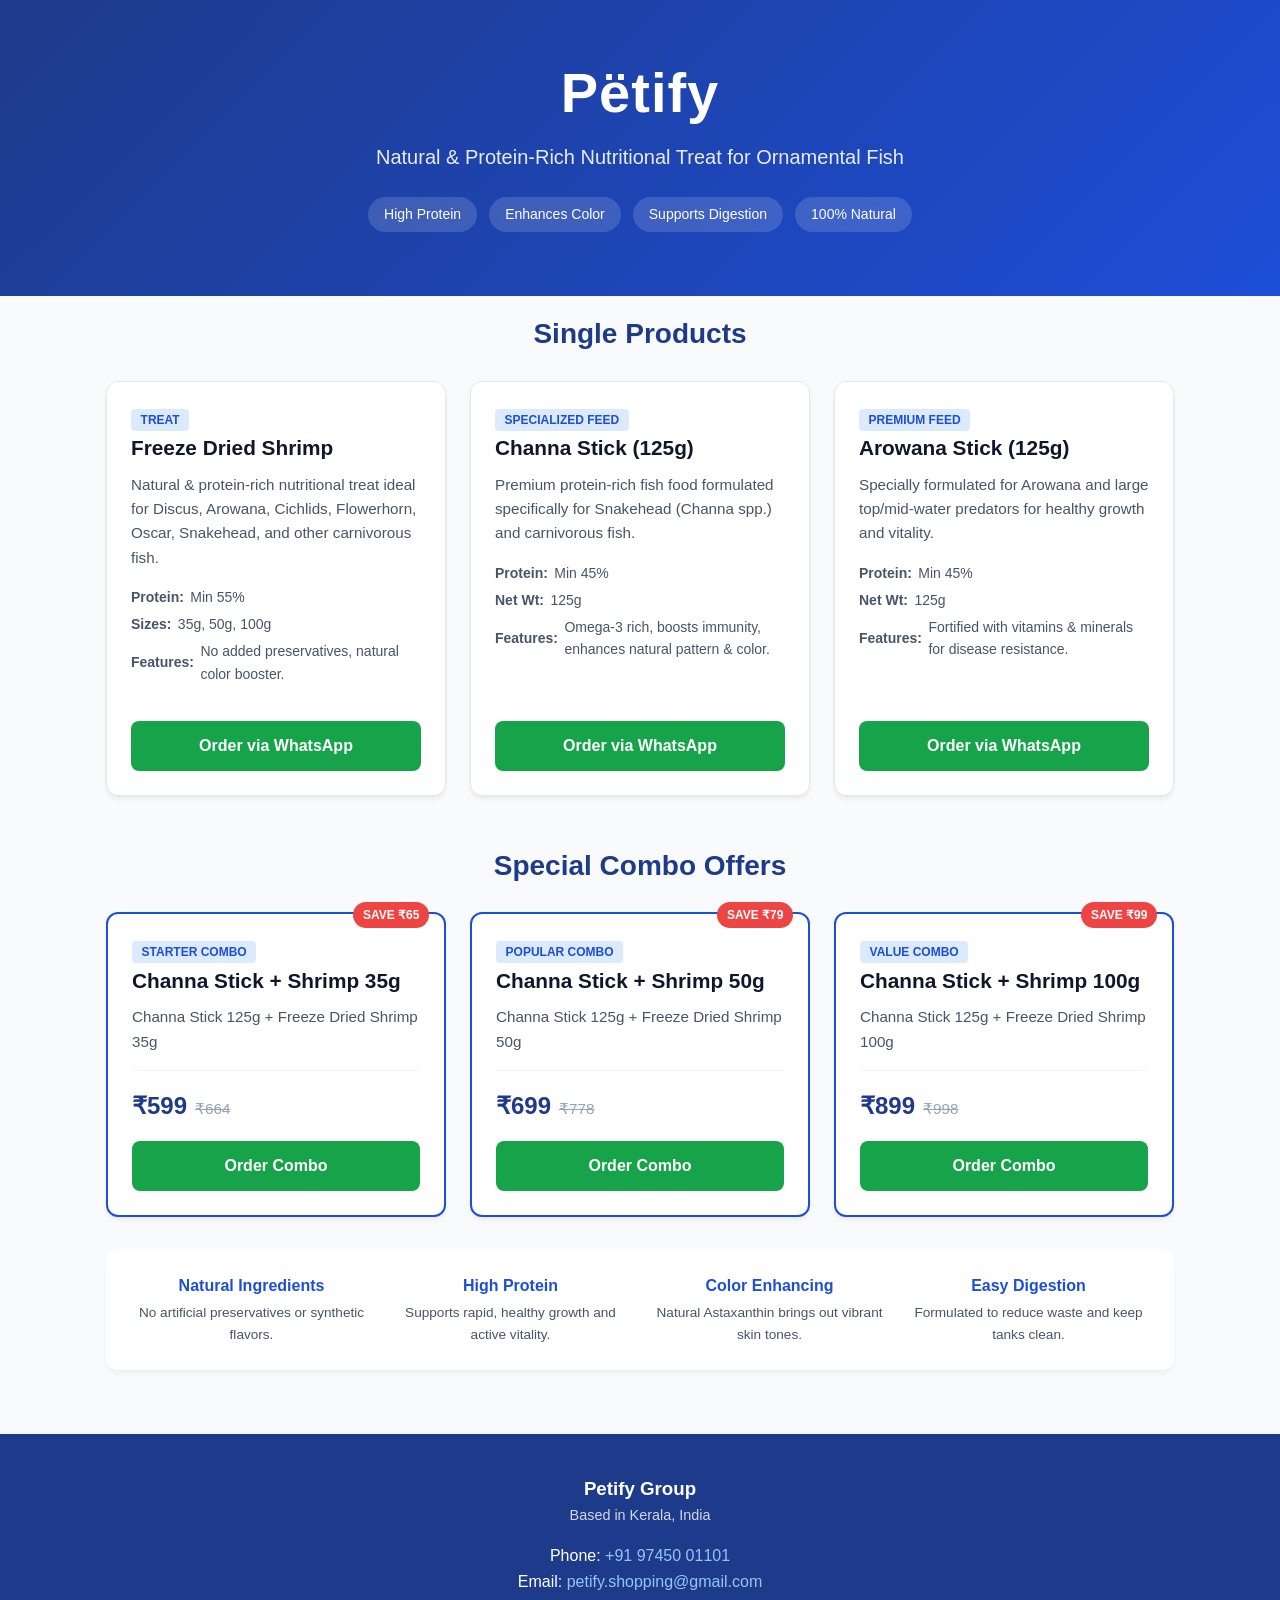
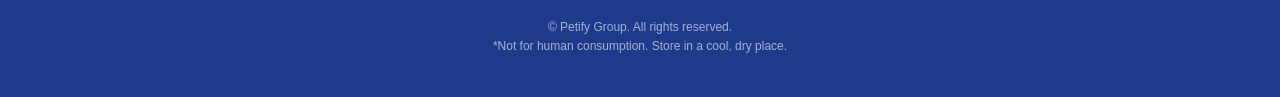
==== index.html @ 3a97b08c "landing-page -> index-html" ====
<!DOCTYPE html>
<html lang="en">
<head>
    <meta charset="UTF-8">
    <meta name="viewport" content="width=device-width, initial-scale=1.0">
    <title>Petify | Premium Nutritional Treat for Ornamental Fish</title>
    <style>
        :root {
            --primary: #1d4ed8;       /* Deep Petify Blue */
            --primary-dark: #1e3a8a;  /* Navy Accent */
            --accent: #f59e0b;        /* Gold/Orange Accent */
            --bg-light: #f8fafc;
            --text-dark: #0f172a;
            --text-muted: #475569;
            --card-bg: #ffffff;
        }

        * {
            box-sizing: border-box;
            margin: 0;
            padding: 0;
            font-family: -apple-system, BlinkMacSystemFont, "Segoe UI", Roboto, Oxygen, Ubuntu, Cantarell, sans-serif;
        }

        body {
            background-color: var(--bg-light);
            color: var(--text-dark);
            line-height: 1.6;
        }

        /* Header / Hero */
        header {
            background: linear-gradient(135deg, var(--primary-dark), var(--primary));
            color: white;
            text-align: center;
            padding: 3rem 1rem 4rem;
        }

        .brand-title {
            font-size: 3.5rem;
            font-weight: 800;
            letter-spacing: 1px;
            margin-bottom: 0.2rem;
        }

        .brand-tagline {
            font-size: 1.25rem;
            opacity: 0.9;
            font-weight: 300;
            margin-bottom: 1.5rem;
        }

        .hero-pills {
            display: flex;
            justify-content: center;
            gap: 0.75rem;
            flex-wrap: wrap;
        }

        .pill {
            background: rgba(255, 255, 255, 0.15);
            backdrop-filter: blur(5px);
            padding: 0.4rem 1rem;
            border-radius: 50px;
            font-size: 0.875rem;
            font-weight: 500;
        }

        /* Container */
        .container {
            max-width: 1100px;
            margin: -2rem auto 3rem;
            padding: 0 1rem;
        }

        /* Section Titles */
        .section-title {
            text-align: center;
            font-size: 1.75rem;
            margin: 3rem 0 1.5rem;
            color: var(--primary-dark);
            position: relative;
        }

        /* Grid Layouts */
        .grid {
            display: grid;
            grid-template-columns: repeat(auto-fit, minmax(280px, 1fr));
            gap: 1.5rem;
        }

        /* Cards */
        .card {
            background: var(--card-bg);
            border-radius: 12px;
            padding: 1.5rem;
            box-shadow: 0 4px 6px -1px rgba(0, 0, 0, 0.05), 0 2px 4px -1px rgba(0, 0, 0, 0.03);
            border: 1px solid #e2e8f0;
            display: flex;
            flex-direction: column;
            justify-content: space-between;
        }

        .card-badge {
            align-self: flex-start;
            background: #dbeafe;
            color: var(--primary);
            font-weight: 700;
            font-size: 0.75rem;
            padding: 0.25rem 0.6rem;
            border-radius: 4px;
            margin-bottom: 0.75rem;
            text-transform: uppercase;
        }

        .card h3 {
            font-size: 1.3rem;
            color: var(--text-dark);
            margin-bottom: 0.5rem;
        }

        .card p {
            color: var(--text-muted);
            font-size: 0.95rem;
            margin-bottom: 1rem;
        }

        .specs {
            list-style: none;
            font-size: 0.875rem;
            color: var(--text-muted);
            margin-bottom: 1.25rem;
        }

        .specs li {
            margin-bottom: 0.3rem;
            display: flex;
            align-items: center;
            gap: 0.4rem;
        }

        /* Pricing & Combos */
        .combo-card {
            border: 2px solid var(--primary);
            position: relative;
        }

        .save-tag {
            position: absolute;
            top: -12px;
            right: 15px;
            background: #ef4444;
            color: white;
            font-size: 0.75rem;
            font-weight: bold;
            padding: 0.2rem 0.6rem;
            border-radius: 20px;
        }

        .price-box {
            margin-top: auto;
            padding-top: 1rem;
            border-top: 1px solid #f1f5f9;
            display: flex;
            align-items: baseline;
            gap: 0.5rem;
        }

        .price {
            font-size: 1.5rem;
            font-weight: 800;
            color: var(--primary-dark);
        }

        .old-price {
            text-decoration: line-through;
            color: #94a3b8;
            font-size: 0.95rem;
        }

        /* Order Button */
        .btn {
            display: block;
            width: 100%;
            text-align: center;
            background: #16a34a;
            color: white;
            text-decoration: none;
            padding: 0.75rem;
            border-radius: 8px;
            font-weight: 600;
            margin-top: 1rem;
            transition: background 0.2s;
        }

        .btn:hover {
            background: #15803d;
        }

        /* Features Bar */
        .features-grid {
            background: white;
            border-radius: 12px;
            padding: 1.5rem;
            margin-top: 2rem;
            display: grid;
            grid-template-columns: repeat(auto-fit, minmax(200px, 1fr));
            gap: 1rem;
            text-align: center;
            box-shadow: 0 4px 6px -1px rgba(0, 0, 0, 0.05);
        }

        .feature-item h4 {
            color: var(--primary);
            margin-bottom: 0.25rem;
        }

        .feature-item p {
            font-size: 0.85rem;
            color: var(--text-muted);
        }

        /* Footer */
        footer {
            background: var(--primary-dark);
            color: white;
            text-align: center;
            padding: 2.5rem 1rem;
            margin-top: 4rem;
        }

        footer a {
            color: #93c5fd;
            text-decoration: none;
        }

        .contact-details {
            margin: 1rem 0;
            font-size: 1rem;
        }
    </style>
</head>
<body>

    <!-- Hero Section -->
    <header>
        <h1 class="brand-title">Pëtify</h1>
        <p class="brand-tagline">Natural & Protein-Rich Nutritional Treat for Ornamental Fish</p>
        <div class="hero-pills">
            <span class="pill">High Protein</span>
            <span class="pill">Enhances Color</span>
            <span class="pill">Supports Digestion</span>
            <span class="pill">100% Natural</span>
        </div>
    </header>

    <div class="container">

        <!-- Standalone Products -->
        <h2 class="section-title">Single Products</h2>
        <div class="grid">
            
            <!-- Freeze Dried Shrimp -->
            <div class="card">
                <div>
                    <span class="card-badge">Treat</span>
                    <h3>Freeze Dried Shrimp</h3>
                    <p>Natural & protein-rich nutritional treat ideal for Discus, Arowana, Cichlids, Flowerhorn, Oscar, Snakehead, and other carnivorous fish.</p>
                    <ul class="specs">
                        <li><strong>Protein:</strong> Min 55%</li>
                        <li><strong>Sizes:</strong> 35g, 50g, 100g</li>
                        <li><strong>Features:</strong> No added preservatives, natural color booster.</li>
                    </ul>
                </div>
                <a href="https://wa.me/919745001101?text=Hi%20Petify,%20I%20want%20to%20order%20Freeze%20Dried%20Shrimp" class="btn">Order via WhatsApp</a>
            </div>

            <!-- Channa Stick -->
            <div class="card">
                <div>
                    <span class="card-badge">Specialized Feed</span>
                    <h3>Channa Stick (125g)</h3>
                    <p>Premium protein-rich fish food formulated specifically for Snakehead (Channa spp.) and carnivorous fish.</p>
                    <ul class="specs">
                        <li><strong>Protein:</strong> Min 45%</li>
                        <li><strong>Net Wt:</strong> 125g</li>
                        <li><strong>Features:</strong> Omega-3 rich, boosts immunity, enhances natural pattern & color.</li>
                    </ul>
                </div>
                <a href="https://wa.me/919745001101?text=Hi%20Petify,%20I%20want%20to%20order%20Channa%20Stick%20125g" class="btn">Order via WhatsApp</a>
            </div>

            <!-- Arowana Stick -->
            <div class="card">
                <div>
                    <span class="card-badge">Premium Feed</span>
                    <h3>Arowana Stick (125g)</h3>
                    <p>Specially formulated for Arowana and large top/mid-water predators for healthy growth and vitality.</p>
                    <ul class="specs">
                        <li><strong>Protein:</strong> Min 45%</li>
                        <li><strong>Net Wt:</strong> 125g</li>
                        <li><strong>Features:</strong> Fortified with vitamins & minerals for disease resistance.</li>
                    </ul>
                </div>
                <a href="https://wa.me/919745001101?text=Hi%20Petify,%20I%20want%20to%20order%20Arowana%20Stick%20125g" class="btn">Order via WhatsApp</a>
            </div>

        </div>

        <!-- Special Combos -->
        <h2 class="section-title">Special Combo Offers</h2>
        <div class="grid">
            
            <!-- Combo 1 -->
            <div class="card combo-card">
                <span class="save-tag">SAVE ₹65</span>
                <div>
                    <span class="card-badge">Starter Combo</span>
                    <h3>Channa Stick + Shrimp 35g</h3>
                    <p>Channa Stick 125g + Freeze Dried Shrimp 35g</p>
                </div>
                <div class="price-box">
                    <span class="price">₹599</span>
                    <span class="old-price">₹664</span>
                </div>
                <a href="https://wa.me/919745001101?text=Hi%20Petify,%20I%20want%20to%20order%20Combo%20₹599" class="btn">Order Combo</a>
            </div>

            <!-- Combo 2 -->
            <div class="card combo-card">
                <span class="save-tag">SAVE ₹79</span>
                <div>
                    <span class="card-badge">Popular Combo</span>
                    <h3>Channa Stick + Shrimp 50g</h3>
                    <p>Channa Stick 125g + Freeze Dried Shrimp 50g</p>
                </div>
                <div class="price-box">
                    <span class="price">₹699</span>
                    <span class="old-price">₹778</span>
                </div>
                <a href="https://wa.me/919745001101?text=Hi%20Petify,%20I%20want%20to%20order%20Combo%20₹699" class="btn">Order Combo</a>
            </div>

            <!-- Combo 3 -->
            <div class="card combo-card">
                <span class="save-tag">SAVE ₹99</span>
                <div>
                    <span class="card-badge">Value Combo</span>
                    <h3>Channa Stick + Shrimp 100g</h3>
                    <p>Channa Stick 125g + Freeze Dried Shrimp 100g</p>
                </div>
                <div class="price-box">
                    <span class="price">₹899</span>
                    <span class="old-price">₹998</span>
                </div>
                <a href="https://wa.me/919745001101?text=Hi%20Petify,%20I%20want%20to%20order%20Combo%20₹899" class="btn">Order Combo</a>
            </div>

        </div>

        <!-- Features Bar -->
        <div class="features-grid">
            <div class="feature-item">
                <h4>Natural Ingredients</h4>
                <p>No artificial preservatives or synthetic flavors.</p>
            </div>
            <div class="feature-item">
                <h4>High Protein</h4>
                <p>Supports rapid, healthy growth and active vitality.</p>
            </div>
            <div class="feature-item">
                <h4>Color Enhancing</h4>
                <p>Natural Astaxanthin brings out vibrant skin tones.</p>
            </div>
            <div class="feature-item">
                <h4>Easy Digestion</h4>
                <p>Formulated to reduce waste and keep tanks clean.</p>
            </div>
        </div>

    </div>

    <!-- Footer -->
    <footer>
        <h3>Petify Group</h3>
        <p style="font-size:0.9rem; opacity:0.8;">Based in Kerala, India</p>
        
        <div class="contact-details">
            <p>Phone: <a href="tel:+919745001101">+91 97450 01101</a></p>
            <p>Email: <a href="mailto:petify.shopping@gmail.com">petify.shopping@gmail.com</a></p>
        </div>

        <p style="font-size: 0.75rem; opacity: 0.6; margin-top: 1.5rem;">
            © Petify Group. All rights reserved. <br>
            *Not for human consumption. Store in a cool, dry place.
        </p>
    </footer>

</body>
</html>
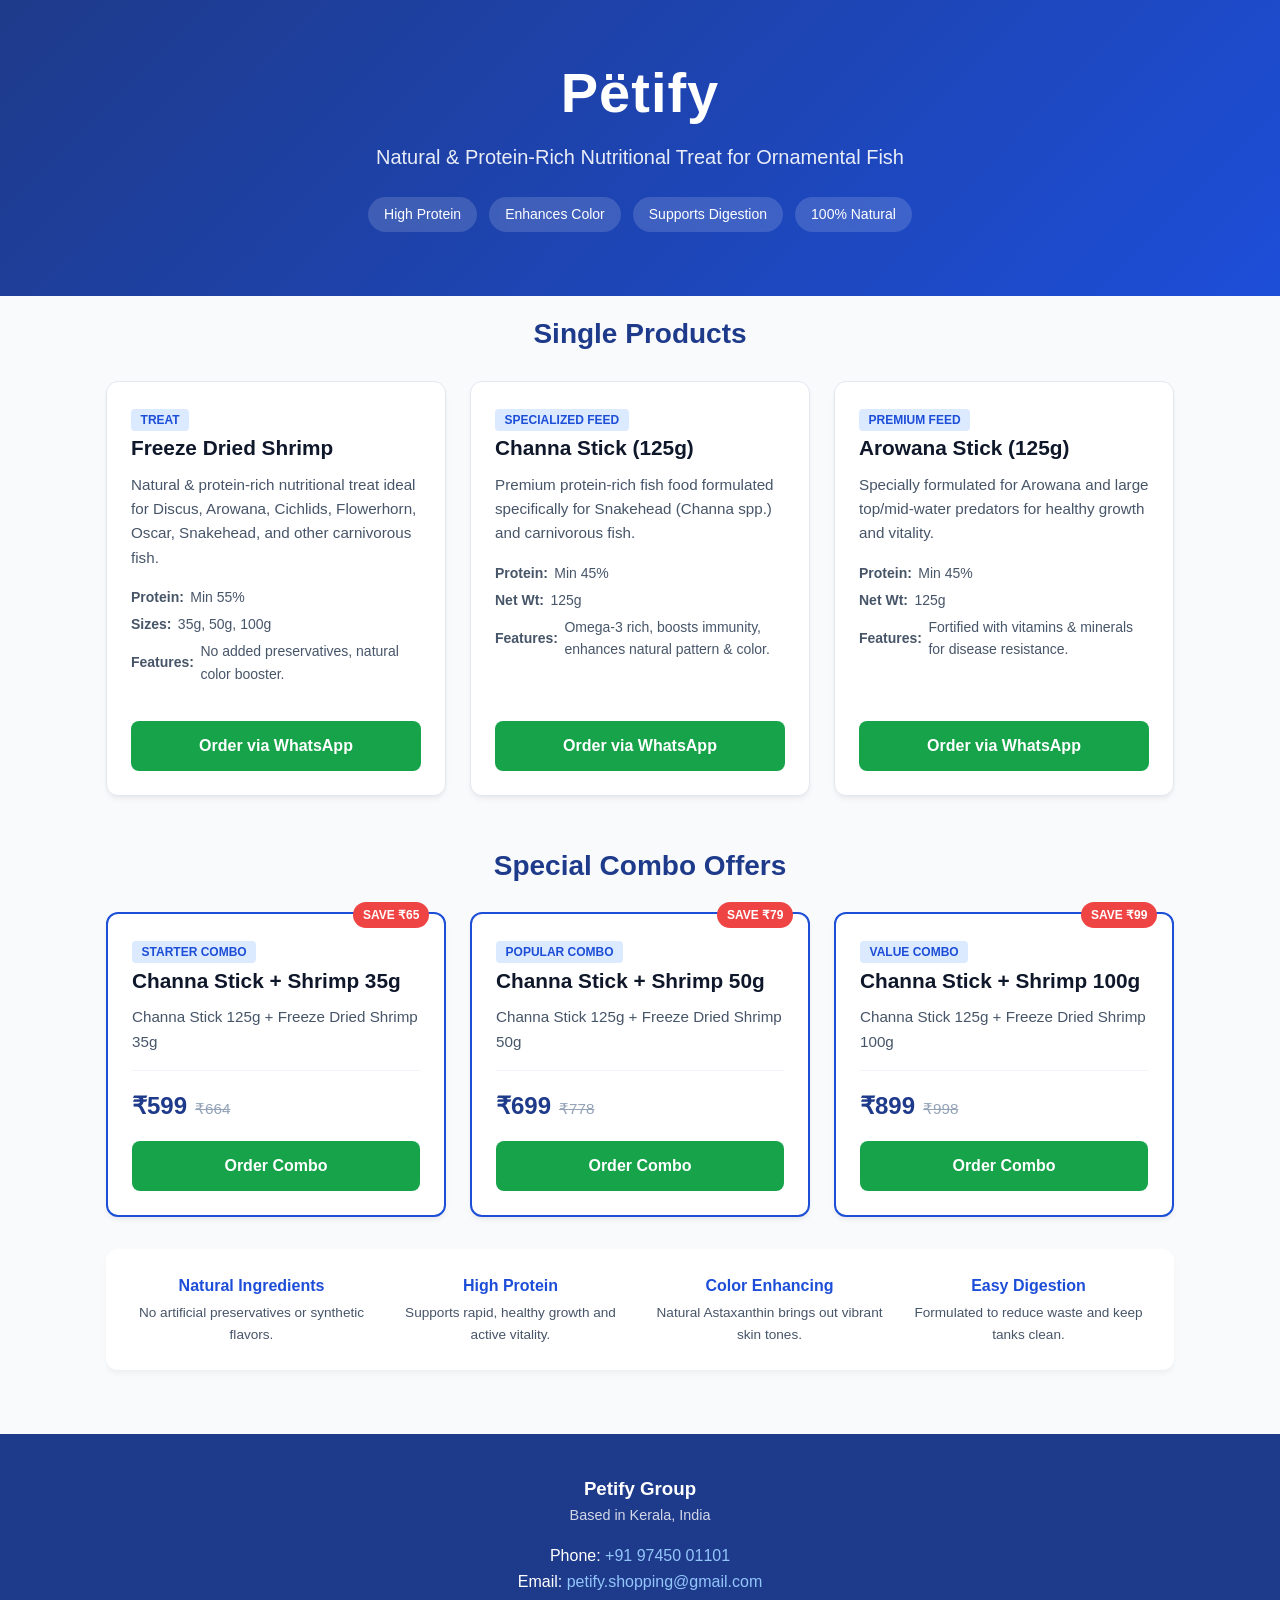
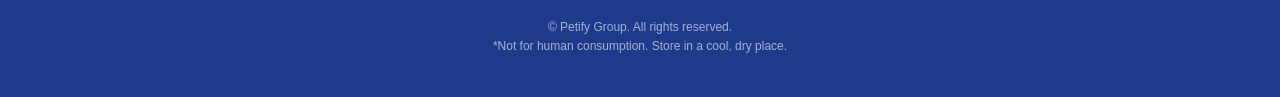
==== commit f490673e: "seperated well - plain codes" ====
--- a/index.html
+++ b/index.html
@@ -3,392 +3,37 @@
 <head>
     <meta charset="UTF-8">
     <meta name="viewport" content="width=device-width, initial-scale=1.0">
-    <title>Petify | Premium Nutritional Treat for Ornamental Fish</title>
-    <style>
-        :root {
-            --primary: #1d4ed8;       /* Deep Petify Blue */
-            --primary-dark: #1e3a8a;  /* Navy Accent */
-            --accent: #f59e0b;        /* Gold/Orange Accent */
-            --bg-light: #f8fafc;
-            --text-dark: #0f172a;
-            --text-muted: #475569;
-            --card-bg: #ffffff;
-        }
-
-        * {
-            box-sizing: border-box;
-            margin: 0;
-            padding: 0;
-            font-family: -apple-system, BlinkMacSystemFont, "Segoe UI", Roboto, Oxygen, Ubuntu, Cantarell, sans-serif;
-        }
-
-        body {
-            background-color: var(--bg-light);
-            color: var(--text-dark);
-            line-height: 1.6;
-        }
-
-        /* Header / Hero */
-        header {
-            background: linear-gradient(135deg, var(--primary-dark), var(--primary));
-            color: white;
-            text-align: center;
-            padding: 3rem 1rem 4rem;
-        }
-
-        .brand-title {
-            font-size: 3.5rem;
-            font-weight: 800;
-            letter-spacing: 1px;
-            margin-bottom: 0.2rem;
-        }
-
-        .brand-tagline {
-            font-size: 1.25rem;
-            opacity: 0.9;
-            font-weight: 300;
-            margin-bottom: 1.5rem;
-        }
-
-        .hero-pills {
-            display: flex;
-            justify-content: center;
-            gap: 0.75rem;
-            flex-wrap: wrap;
-        }
-
-        .pill {
-            background: rgba(255, 255, 255, 0.15);
-            backdrop-filter: blur(5px);
-            padding: 0.4rem 1rem;
-            border-radius: 50px;
-            font-size: 0.875rem;
-            font-weight: 500;
-        }
-
-        /* Container */
-        .container {
-            max-width: 1100px;
-            margin: -2rem auto 3rem;
-            padding: 0 1rem;
-        }
-
-        /* Section Titles */
-        .section-title {
-            text-align: center;
-            font-size: 1.75rem;
-            margin: 3rem 0 1.5rem;
-            color: var(--primary-dark);
-            position: relative;
-        }
-
-        /* Grid Layouts */
-        .grid {
-            display: grid;
-            grid-template-columns: repeat(auto-fit, minmax(280px, 1fr));
-            gap: 1.5rem;
-        }
-
-        /* Cards */
-        .card {
-            background: var(--card-bg);
-            border-radius: 12px;
-            padding: 1.5rem;
-            box-shadow: 0 4px 6px -1px rgba(0, 0, 0, 0.05), 0 2px 4px -1px rgba(0, 0, 0, 0.03);
-            border: 1px solid #e2e8f0;
-            display: flex;
-            flex-direction: column;
-            justify-content: space-between;
-        }
-
-        .card-badge {
-            align-self: flex-start;
-            background: #dbeafe;
-            color: var(--primary);
-            font-weight: 700;
-            font-size: 0.75rem;
-            padding: 0.25rem 0.6rem;
-            border-radius: 4px;
-            margin-bottom: 0.75rem;
-            text-transform: uppercase;
-        }
-
-        .card h3 {
-            font-size: 1.3rem;
-            color: var(--text-dark);
-            margin-bottom: 0.5rem;
-        }
-
-        .card p {
-            color: var(--text-muted);
-            font-size: 0.95rem;
-            margin-bottom: 1rem;
-        }
-
-        .specs {
-            list-style: none;
-            font-size: 0.875rem;
-            color: var(--text-muted);
-            margin-bottom: 1.25rem;
-        }
-
-        .specs li {
-            margin-bottom: 0.3rem;
-            display: flex;
-            align-items: center;
-            gap: 0.4rem;
-        }
-
-        /* Pricing & Combos */
-        .combo-card {
-            border: 2px solid var(--primary);
-            position: relative;
-        }
-
-        .save-tag {
-            position: absolute;
-            top: -12px;
-            right: 15px;
-            background: #ef4444;
-            color: white;
-            font-size: 0.75rem;
-            font-weight: bold;
-            padding: 0.2rem 0.6rem;
-            border-radius: 20px;
-        }
-
-        .price-box {
-            margin-top: auto;
-            padding-top: 1rem;
-            border-top: 1px solid #f1f5f9;
-            display: flex;
-            align-items: baseline;
-            gap: 0.5rem;
-        }
-
-        .price {
-            font-size: 1.5rem;
-            font-weight: 800;
-            color: var(--primary-dark);
-        }
-
-        .old-price {
-            text-decoration: line-through;
-            color: #94a3b8;
-            font-size: 0.95rem;
-        }
-
-        /* Order Button */
-        .btn {
-            display: block;
-            width: 100%;
-            text-align: center;
-            background: #16a34a;
-            color: white;
-            text-decoration: none;
-            padding: 0.75rem;
-            border-radius: 8px;
-            font-weight: 600;
-            margin-top: 1rem;
-            transition: background 0.2s;
-        }
-
-        .btn:hover {
-            background: #15803d;
-        }
-
-        /* Features Bar */
-        .features-grid {
-            background: white;
-            border-radius: 12px;
-            padding: 1.5rem;
-            margin-top: 2rem;
-            display: grid;
-            grid-template-columns: repeat(auto-fit, minmax(200px, 1fr));
-            gap: 1rem;
-            text-align: center;
-            box-shadow: 0 4px 6px -1px rgba(0, 0, 0, 0.05);
-        }
-
-        .feature-item h4 {
-            color: var(--primary);
-            margin-bottom: 0.25rem;
-        }
-
-        .feature-item p {
-            font-size: 0.85rem;
-            color: var(--text-muted);
-        }
-
-        /* Footer */
-        footer {
-            background: var(--primary-dark);
-            color: white;
-            text-align: center;
-            padding: 2.5rem 1rem;
-            margin-top: 4rem;
-        }
-
-        footer a {
-            color: #93c5fd;
-            text-decoration: none;
-        }
-
-        .contact-details {
-            margin: 1rem 0;
-            font-size: 1rem;
-        }
-    </style>
+    <title>Petify.in</title>
+    <link rel="stylesheet" href="styles.css">
 </head>
 <body>
 
-    <!-- Hero Section -->
+    <!-- Header / Hero Section -->
     <header>
-        <h1 class="brand-title">Pëtify</h1>
-        <p class="brand-tagline">Natural & Protein-Rich Nutritional Treat for Ornamental Fish</p>
-        <div class="hero-pills">
-            <span class="pill">High Protein</span>
-            <span class="pill">Enhances Color</span>
-            <span class="pill">Supports Digestion</span>
-            <span class="pill">100% Natural</span>
-        </div>
+        <h1 class="brand-title" id="brand-title"></h1>
+        <p class="brand-tagline" id="brand-tagline"></p>
+        <div class="hero-pills" id="hero-pills"></div>
     </header>
 
     <div class="container">
-
         <!-- Standalone Products -->
         <h2 class="section-title">Single Products</h2>
-        <div class="grid">
-            
-            <!-- Freeze Dried Shrimp -->
-            <div class="card">
-                <div>
-                    <span class="card-badge">Treat</span>
-                    <h3>Freeze Dried Shrimp</h3>
-                    <p>Natural & protein-rich nutritional treat ideal for Discus, Arowana, Cichlids, Flowerhorn, Oscar, Snakehead, and other carnivorous fish.</p>
-                    <ul class="specs">
-                        <li><strong>Protein:</strong> Min 55%</li>
-                        <li><strong>Sizes:</strong> 35g, 50g, 100g</li>
-                        <li><strong>Features:</strong> No added preservatives, natural color booster.</li>
-                    </ul>
-                </div>
-                <a href="https://wa.me/919745001101?text=Hi%20Petify,%20I%20want%20to%20order%20Freeze%20Dried%20Shrimp" class="btn">Order via WhatsApp</a>
-            </div>
-
-            <!-- Channa Stick -->
-            <div class="card">
-                <div>
-                    <span class="card-badge">Specialized Feed</span>
-                    <h3>Channa Stick (125g)</h3>
-                    <p>Premium protein-rich fish food formulated specifically for Snakehead (Channa spp.) and carnivorous fish.</p>
-                    <ul class="specs">
-                        <li><strong>Protein:</strong> Min 45%</li>
-                        <li><strong>Net Wt:</strong> 125g</li>
-                        <li><strong>Features:</strong> Omega-3 rich, boosts immunity, enhances natural pattern & color.</li>
-                    </ul>
-                </div>
-                <a href="https://wa.me/919745001101?text=Hi%20Petify,%20I%20want%20to%20order%20Channa%20Stick%20125g" class="btn">Order via WhatsApp</a>
-            </div>
-
-            <!-- Arowana Stick -->
-            <div class="card">
-                <div>
-                    <span class="card-badge">Premium Feed</span>
-                    <h3>Arowana Stick (125g)</h3>
-                    <p>Specially formulated for Arowana and large top/mid-water predators for healthy growth and vitality.</p>
-                    <ul class="specs">
-                        <li><strong>Protein:</strong> Min 45%</li>
-                        <li><strong>Net Wt:</strong> 125g</li>
-                        <li><strong>Features:</strong> Fortified with vitamins & minerals for disease resistance.</li>
-                    </ul>
-                </div>
-                <a href="https://wa.me/919745001101?text=Hi%20Petify,%20I%20want%20to%20order%20Arowana%20Stick%20125g" class="btn">Order via WhatsApp</a>
-            </div>
-
-        </div>
+        <div class="grid" id="single-products-grid"></div>
 
         <!-- Special Combos -->
         <h2 class="section-title">Special Combo Offers</h2>
-        <div class="grid">
-            
-            <!-- Combo 1 -->
-            <div class="card combo-card">
-                <span class="save-tag">SAVE ₹65</span>
-                <div>
-                    <span class="card-badge">Starter Combo</span>
-                    <h3>Channa Stick + Shrimp 35g</h3>
-                    <p>Channa Stick 125g + Freeze Dried Shrimp 35g</p>
-                </div>
-                <div class="price-box">
-                    <span class="price">₹599</span>
-                    <span class="old-price">₹664</span>
-                </div>
-                <a href="https://wa.me/919745001101?text=Hi%20Petify,%20I%20want%20to%20order%20Combo%20₹599" class="btn">Order Combo</a>
-            </div>
-
-            <!-- Combo 2 -->
-            <div class="card combo-card">
-                <span class="save-tag">SAVE ₹79</span>
-                <div>
-                    <span class="card-badge">Popular Combo</span>
-                    <h3>Channa Stick + Shrimp 50g</h3>
-                    <p>Channa Stick 125g + Freeze Dried Shrimp 50g</p>
-                </div>
-                <div class="price-box">
-                    <span class="price">₹699</span>
-                    <span class="old-price">₹778</span>
-                </div>
-                <a href="https://wa.me/919745001101?text=Hi%20Petify,%20I%20want%20to%20order%20Combo%20₹699" class="btn">Order Combo</a>
-            </div>
-
-            <!-- Combo 3 -->
-            <div class="card combo-card">
-                <span class="save-tag">SAVE ₹99</span>
-                <div>
-                    <span class="card-badge">Value Combo</span>
-                    <h3>Channa Stick + Shrimp 100g</h3>
-                    <p>Channa Stick 125g + Freeze Dried Shrimp 100g</p>
-                </div>
-                <div class="price-box">
-                    <span class="price">₹899</span>
-                    <span class="old-price">₹998</span>
-                </div>
-                <a href="https://wa.me/919745001101?text=Hi%20Petify,%20I%20want%20to%20order%20Combo%20₹899" class="btn">Order Combo</a>
-            </div>
-
-        </div>
+        <div class="grid" id="combo-products-grid"></div>
 
         <!-- Features Bar -->
-        <div class="features-grid">
-            <div class="feature-item">
-                <h4>Natural Ingredients</h4>
-                <p>No artificial preservatives or synthetic flavors.</p>
-            </div>
-            <div class="feature-item">
-                <h4>High Protein</h4>
-                <p>Supports rapid, healthy growth and active vitality.</p>
-            </div>
-            <div class="feature-item">
-                <h4>Color Enhancing</h4>
-                <p>Natural Astaxanthin brings out vibrant skin tones.</p>
-            </div>
-            <div class="feature-item">
-                <h4>Easy Digestion</h4>
-                <p>Formulated to reduce waste and keep tanks clean.</p>
-            </div>
-        </div>
-
+        <div class="features-grid" id="features-grid"></div>
     </div>
 
     <!-- Footer -->
     <footer>
         <h3>Petify Group</h3>
-        <p style="font-size:0.9rem; opacity:0.8;">Based in Kerala, India</p>
+        <p id="footer-location" style="font-size:0.9rem; opacity:0.8;"></p>
         
-        <div class="contact-details">
-            <p>Phone: <a href="tel:+919745001101">+91 97450 01101</a></p>
-            <p>Email: <a href="mailto:petify.shopping@gmail.com">petify.shopping@gmail.com</a></p>
-        </div>
+        <div class="contact-details" id="footer-contact"></div>
 
         <p style="font-size: 0.75rem; opacity: 0.6; margin-top: 1.5rem;">
             © Petify Group. All rights reserved. <br>
@@ -396,5 +41,8 @@
         </p>
     </footer>
 
+    <!-- Load Data and Application Logic -->
+    <script src="data.js"></script>
+    <script src="script.js"></script>
 </body>
 </html>
--- a/styles.css
+++ b/styles.css
@@ -0,0 +1,233 @@
+:root {
+  --primary: #1d4ed8;       /* Deep Petify Blue */
+  --primary-dark: #1e3a8a;  /* Navy Accent */
+  --accent: #f59e0b;        /* Gold/Orange Accent */
+  --bg-light: #f8fafc;
+  --text-dark: #0f172a;
+  --text-muted: #475569;
+  --card-bg: #ffffff;
+}
+
+* {
+  box-sizing: border-box;
+  margin: 0;
+  padding: 0;
+  font-family: -apple-system, BlinkMacSystemFont, "Segoe UI", Roboto, Oxygen, Ubuntu, Cantarell, sans-serif;
+}
+
+body {
+  background-color: var(--bg-light);
+  color: var(--text-dark);
+  line-height: 1.6;
+}
+
+/* Header / Hero */
+header {
+  background: linear-gradient(135deg, var(--primary-dark), var(--primary));
+  color: white;
+  text-align: center;
+  padding: 3rem 1rem 4rem;
+}
+
+.brand-title {
+  font-size: 3.5rem;
+  font-weight: 800;
+  letter-spacing: 1px;
+  margin-bottom: 0.2rem;
+}
+
+.brand-tagline {
+  font-size: 1.25rem;
+  opacity: 0.9;
+  font-weight: 300;
+  margin-bottom: 1.5rem;
+}
+
+.hero-pills {
+  display: flex;
+  justify-content: center;
+  gap: 0.75rem;
+  flex-wrap: wrap;
+}
+
+.pill {
+  background: rgba(255, 255, 255, 0.15);
+  backdrop-filter: blur(5px);
+  padding: 0.4rem 1rem;
+  border-radius: 50px;
+  font-size: 0.875rem;
+  font-weight: 500;
+}
+
+/* Container */
+.container {
+  max-width: 1100px;
+  margin: -2rem auto 3rem;
+  padding: 0 1rem;
+}
+
+/* Section Titles */
+.section-title {
+  text-align: center;
+  font-size: 1.75rem;
+  margin: 3rem 0 1.5rem;
+  color: var(--primary-dark);
+  position: relative;
+}
+
+/* Grid Layouts */
+.grid {
+  display: grid;
+  grid-template-columns: repeat(auto-fit, minmax(280px, 1fr));
+  gap: 1.5rem;
+}
+
+/* Cards */
+.card {
+  background: var(--card-bg);
+  border-radius: 12px;
+  padding: 1.5rem;
+  box-shadow: 0 4px 6px -1px rgba(0, 0, 0, 0.05), 0 2px 4px -1px rgba(0, 0, 0, 0.03);
+  border: 1px solid #e2e8f0;
+  display: flex;
+  flex-direction: column;
+  justify-content: space-between;
+}
+
+.card-badge {
+  align-self: flex-start;
+  background: #dbeafe;
+  color: var(--primary);
+  font-weight: 700;
+  font-size: 0.75rem;
+  padding: 0.25rem 0.6rem;
+  border-radius: 4px;
+  margin-bottom: 0.75rem;
+  text-transform: uppercase;
+}
+
+.card h3 {
+  font-size: 1.3rem;
+  color: var(--text-dark);
+  margin-bottom: 0.5rem;
+}
+
+.card p {
+  color: var(--text-muted);
+  font-size: 0.95rem;
+  margin-bottom: 1rem;
+}
+
+.specs {
+  list-style: none;
+  font-size: 0.875rem;
+  color: var(--text-muted);
+  margin-bottom: 1.25rem;
+}
+
+.specs li {
+  margin-bottom: 0.3rem;
+  display: flex;
+  align-items: center;
+  gap: 0.4rem;
+}
+
+/* Pricing & Combos */
+.combo-card {
+  border: 2px solid var(--primary);
+  position: relative;
+}
+
+.save-tag {
+  position: absolute;
+  top: -12px;
+  right: 15px;
+  background: #ef4444;
+  color: white;
+  font-size: 0.75rem;
+  font-weight: bold;
+  padding: 0.2rem 0.6rem;
+  border-radius: 20px;
+}
+
+.price-box {
+  margin-top: auto;
+  padding-top: 1rem;
+  border-top: 1px solid #f1f5f9;
+  display: flex;
+  align-items: baseline;
+  gap: 0.5rem;
+}
+
+.price {
+  font-size: 1.5rem;
+  font-weight: 800;
+  color: var(--primary-dark);
+}
+
+.old-price {
+  text-decoration: line-through;
+  color: #94a3b8;
+  font-size: 0.95rem;
+}
+
+/* Order Button */
+.btn {
+  display: block;
+  width: 100%;
+  text-align: center;
+  background: #16a34a;
+  color: white;
+  text-decoration: none;
+  padding: 0.75rem;
+  border-radius: 8px;
+  font-weight: 600;
+  margin-top: 1rem;
+  transition: background 0.2s;
+}
+
+.btn:hover {
+  background: #15803d;
+}
+
+/* Features Bar */
+.features-grid {
+  background: white;
+  border-radius: 12px;
+  padding: 1.5rem;
+  margin-top: 2rem;
+  display: grid;
+  grid-template-columns: repeat(auto-fit, minmax(200px, 1fr));
+  gap: 1rem;
+  text-align: center;
+  box-shadow: 0 4px 6px -1px rgba(0, 0, 0, 0.05);
+}
+
+.feature-item h4 {
+  color: var(--primary);
+  margin-bottom: 0.25rem;
+}
+
+.feature-item p {
+  font-size: 0.85rem;
+  color: var(--text-muted);
+}
+
+/* Footer */
+footer {
+  background: var(--primary-dark);
+  color: white;
+  text-align: center;
+  padding: 2.5rem 1rem;
+  margin-top: 4rem;
+}
+
+footer a {
+  color: #93c5fd;
+  text-decoration: none;
+}
+
+.contact-details {
+  margin: 1rem 0;
+  font-size: 1rem;
+}
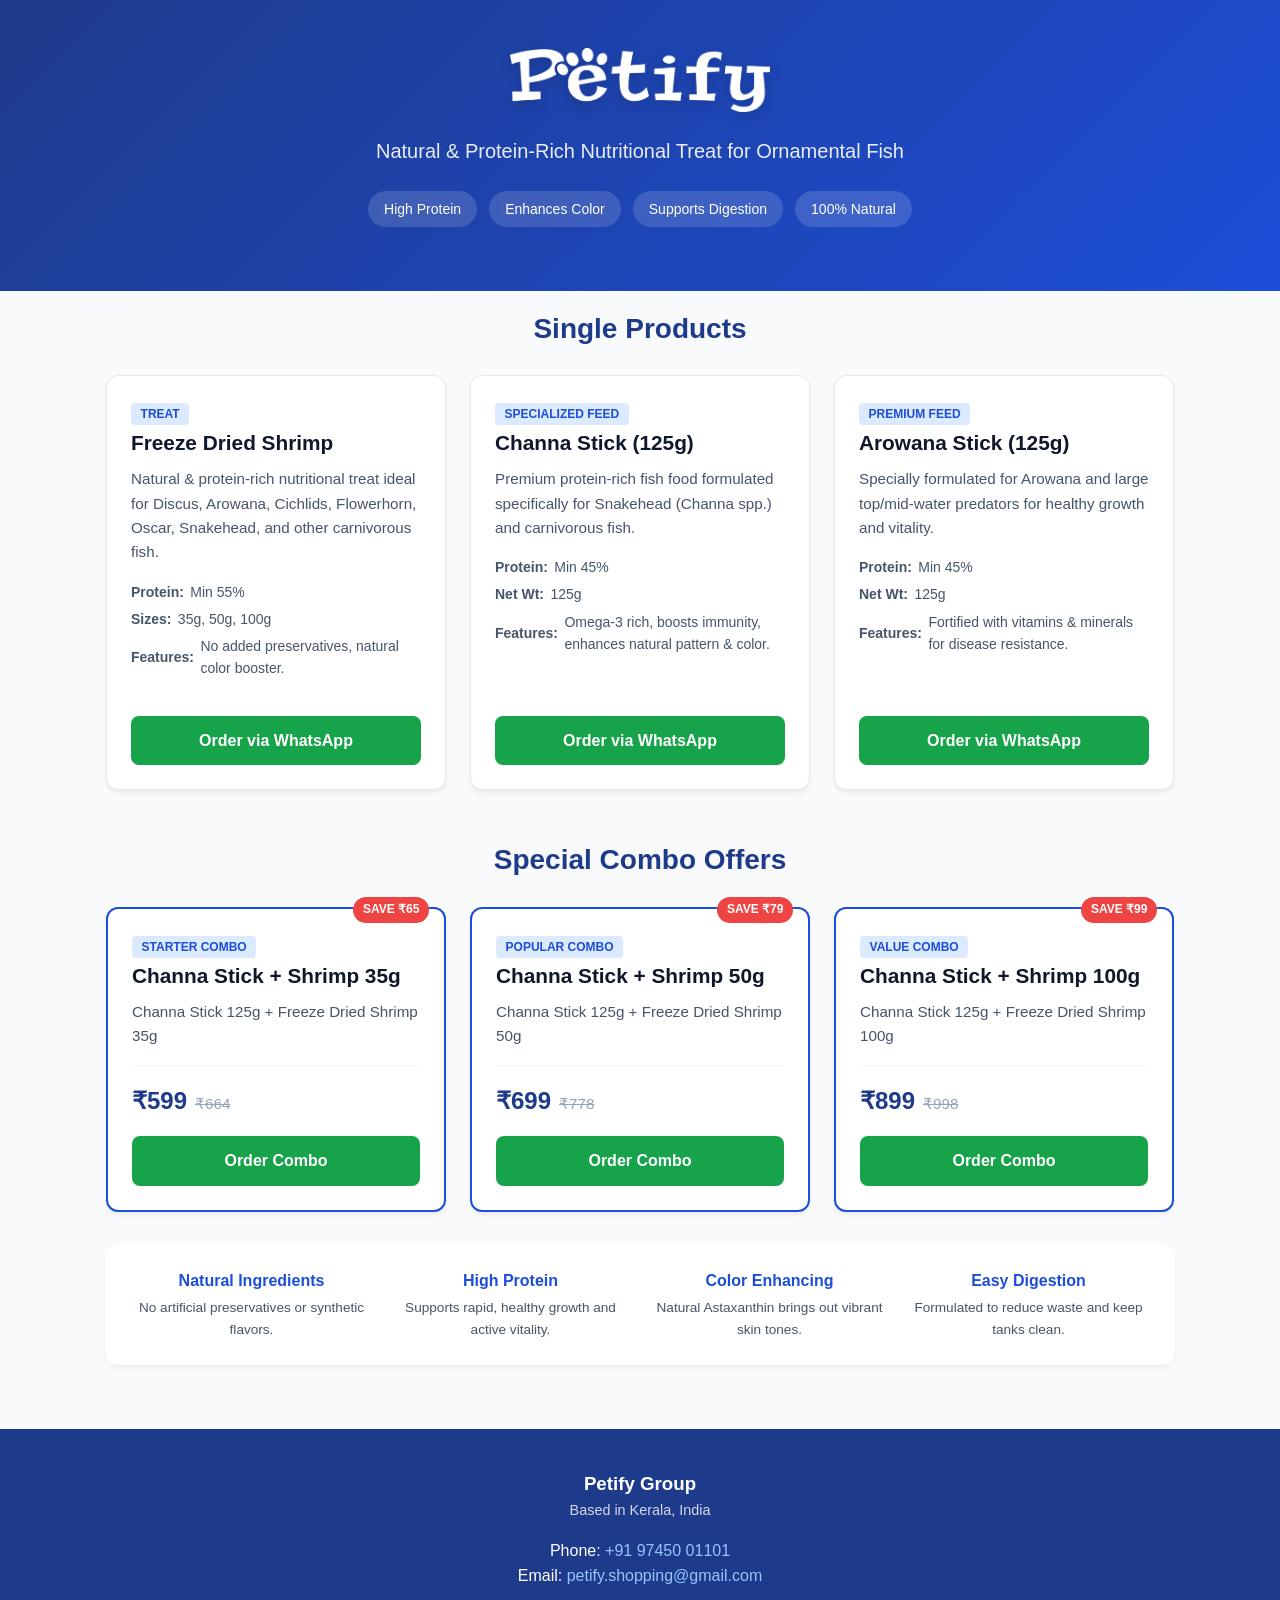
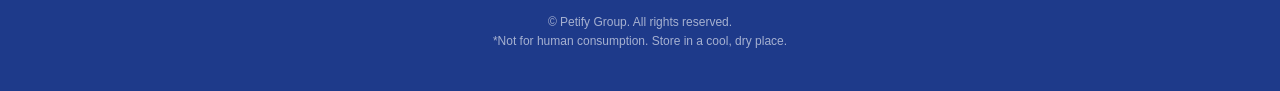
==== commit 14a15345: "no right click in logo" ====
--- a/index.html
+++ b/index.html
@@ -4,6 +4,12 @@
     <meta charset="UTF-8">
     <meta name="viewport" content="width=device-width, initial-scale=1.0">
     <title>Petify.in</title>
+    <!-- Standard Browser Tab Icon (Favicon) -->
+    <link rel="icon" type="image/png" href="images/logo.png">
+
+    <!-- Mobile Home Screen / Bookmark Icon (Apple Devices) -->
+    <link rel="apple-touch-icon" href="images/logo.png">
+    
     <link rel="stylesheet" href="styles.css">
 </head>
 <body>
--- a/styles.css
+++ b/styles.css
@@ -15,6 +15,7 @@
   font-family: -apple-system, BlinkMacSystemFont, "Segoe UI", Roboto, Oxygen, Ubuntu, Cantarell, sans-serif;
 }
 
+
 body {
   background-color: var(--bg-light);
   color: var(--text-dark);
@@ -29,12 +30,54 @@
   padding: 3rem 1rem 4rem;
 }
 
-.brand-title {
+/* .brand-title {
   font-size: 3.5rem;
   font-weight: 800;
   letter-spacing: 1px;
   margin-bottom: 0.2rem;
-}
+} */
+
+/* Enable global smooth scrolling across the entire document */
+html {
+  scroll-behavior: smooth;
+}
+
+/* Clickable Logo Styles */
+#logo-link {
+  display: inline-block;
+  text-decoration: none;
+  transition: transform 0.2s ease, opacity 0.2s ease;
+  cursor: grabbing;
+}
+
+#logo-link:hover {
+  transform: scale(1.03); /* Subtle zoom effect on hover */
+  opacity: 0.95;
+}
+
+#logo-link:active {
+  transform: scale(0.98); /* Press-down response when clicked */
+}
+
+/* Disable dragging and selecting on the logo image */
+.brand-logo {
+  max-width: 260px;
+  height: auto;
+  display: block;
+  margin-bottom: 0.5rem;
+  filter: drop-shadow(0 4px 6px rgba(0, 0, 0, 0.15));
+  
+  /* Prevents dragging the image to the desktop/another tab */
+  -webkit-user-drag: none;
+  user-select: none;
+  -webkit-user-select: none;
+  -moz-user-select: none;
+  -ms-user-select: none;
+  
+  /* Disables long-press callout menus on iOS/Android */
+  -webkit-touch-callout: none;
+}
+
 
 .brand-tagline {
   font-size: 1.25rem;
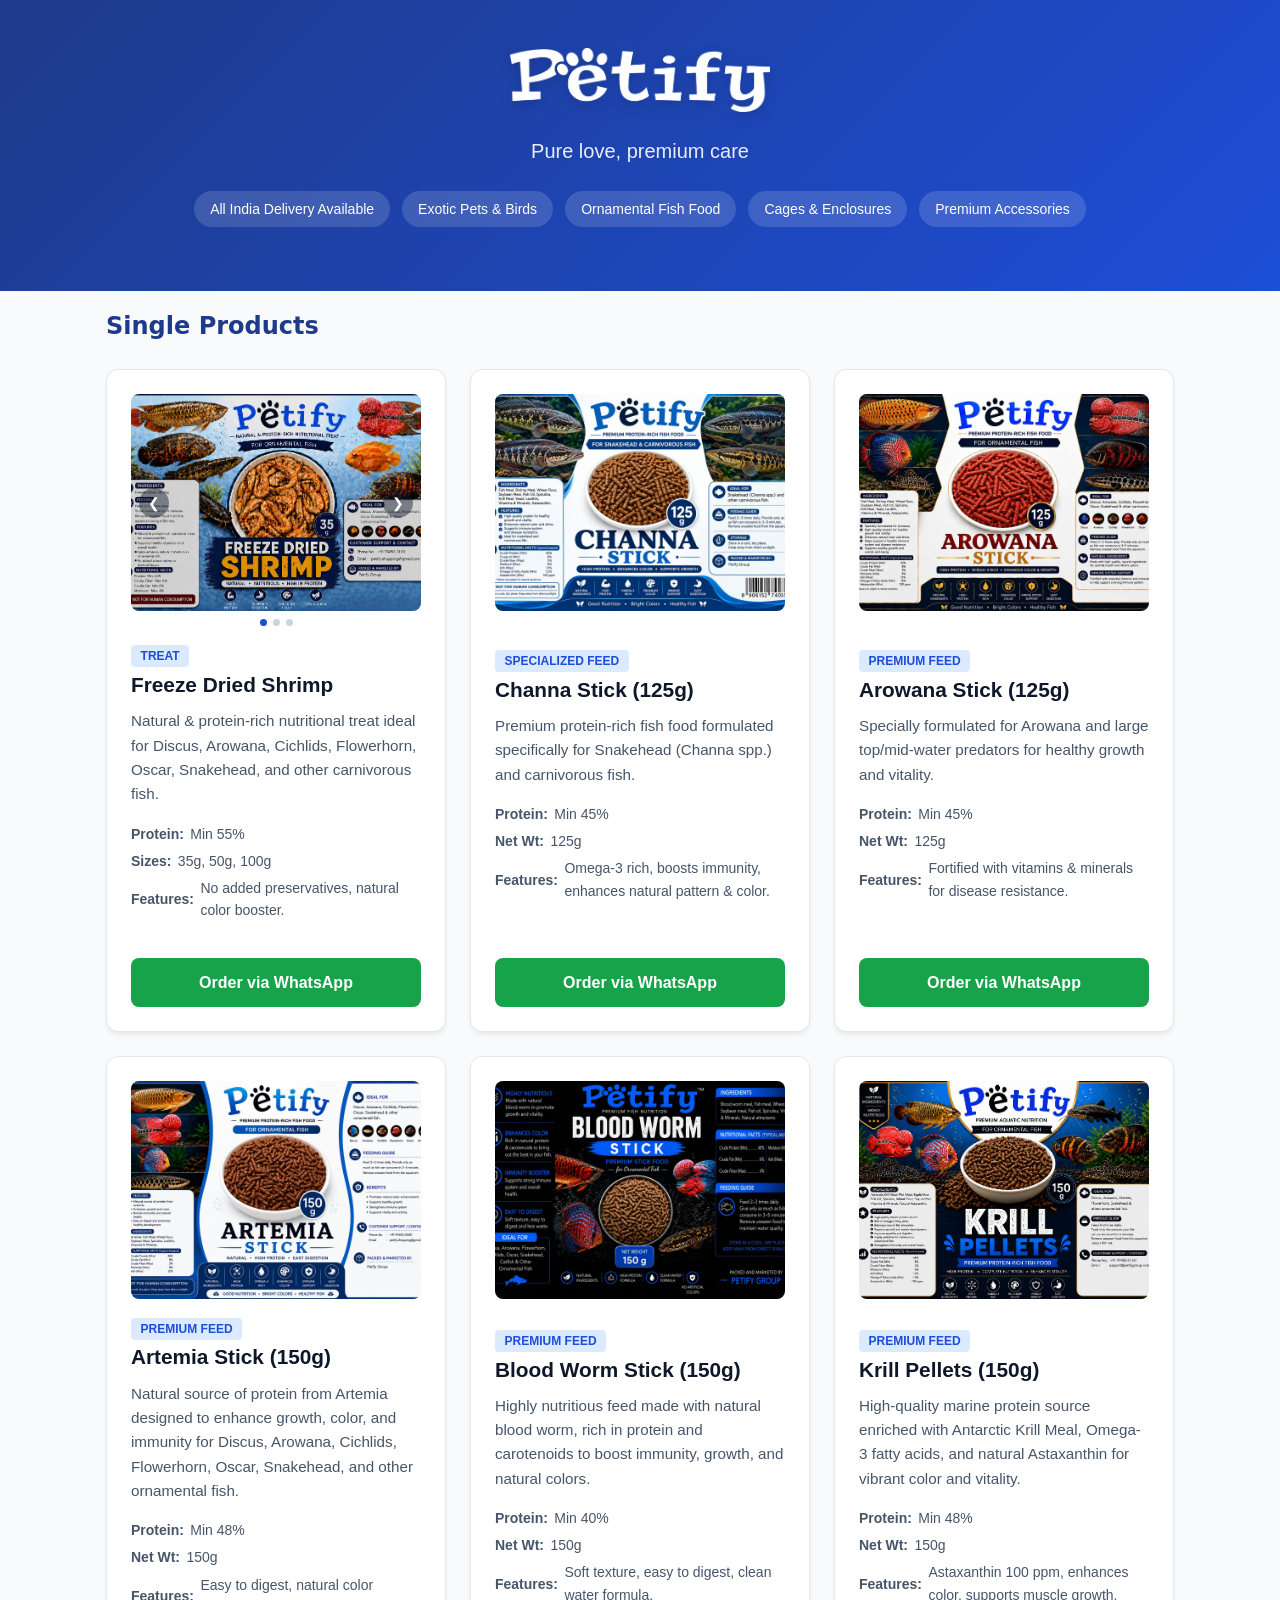
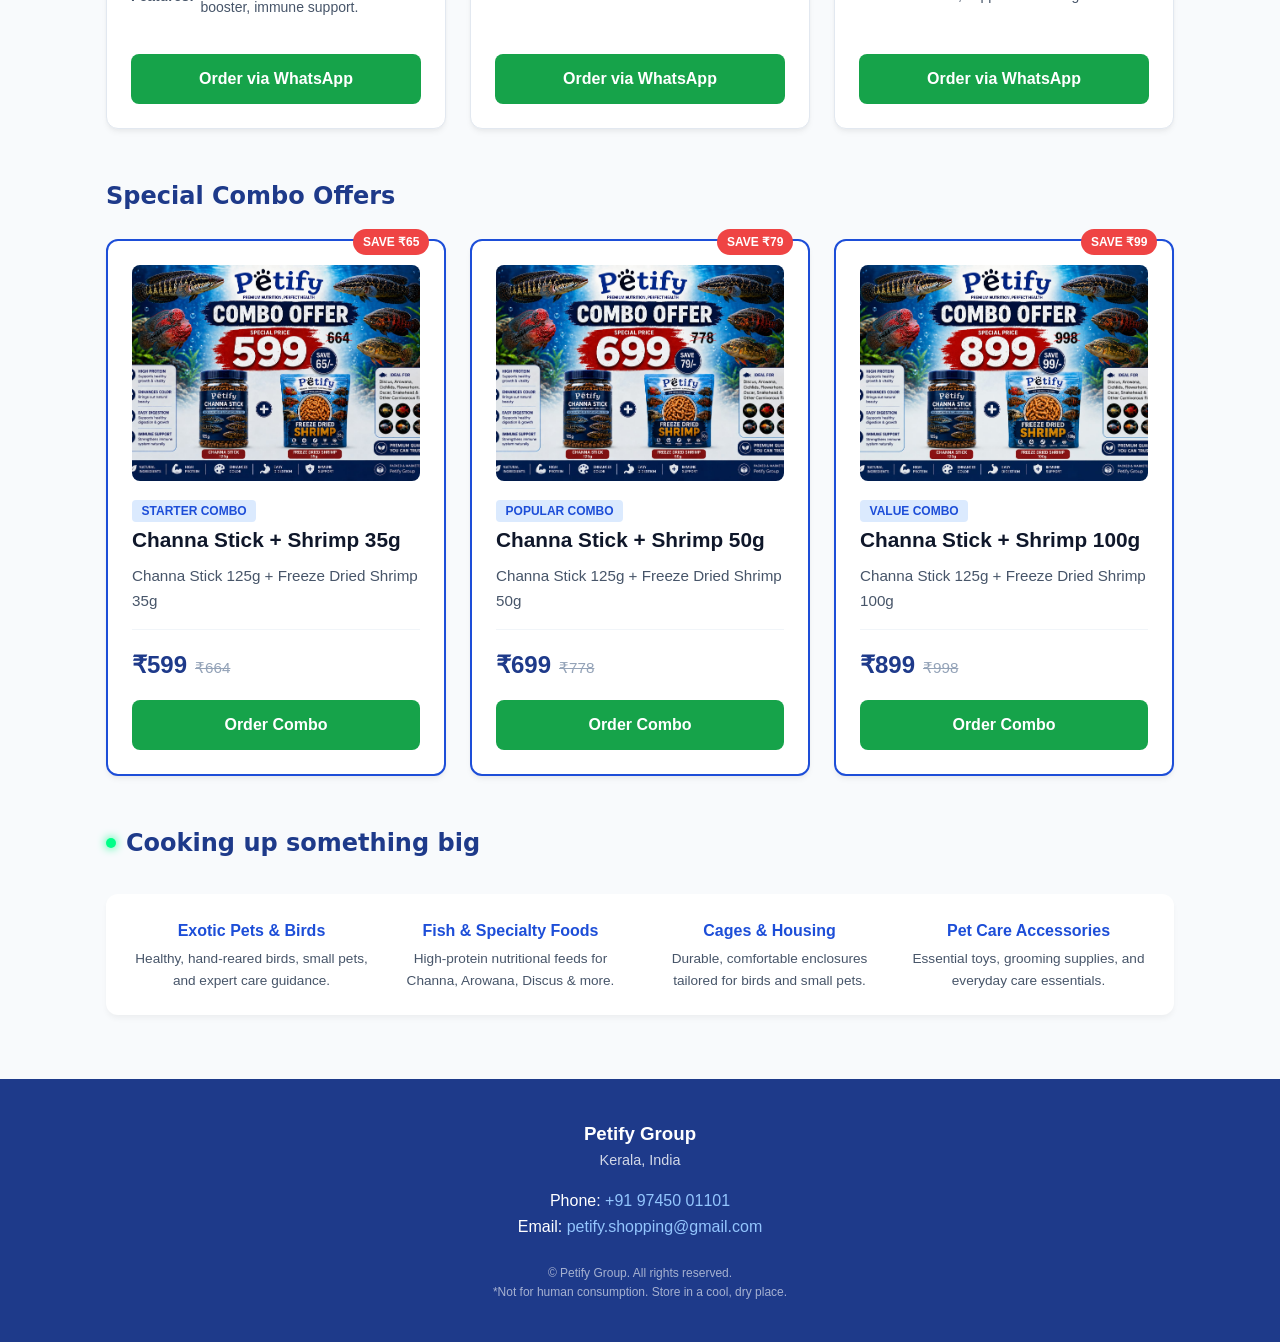
==== commit 28617a8c: "coming soon - blinking dot" ====
--- a/index.html
+++ b/index.html
@@ -30,6 +30,9 @@
         <h2 class="section-title">Special Combo Offers</h2>
         <div class="grid" id="combo-products-grid"></div>
 
+<h2 class="section-title glow-text">
+  <span class="status-dot"></span> Cooking up something big
+</h2>
         <!-- Features Bar -->
         <div class="features-grid" id="features-grid"></div>
     </div>
--- a/styles.css
+++ b/styles.css
@@ -137,6 +137,86 @@
   justify-content: space-between;
 }
 
+.card-gallery {
+  margin-bottom: 1rem;
+}
+
+.carousel-images {
+  position: relative;
+  width: 100%;
+  aspect-ratio: 4 / 3;
+  border-radius: 8px;
+  overflow: hidden;
+  background: #f1f5f9;
+}
+
+.card-main-image {
+  position: absolute;
+  top: 0;
+  left: 0;
+  width: 100%;
+  height: 100%;
+  object-fit: cover;
+  opacity: 0;
+  pointer-events: none;
+  transition: opacity 0.3s ease;
+}
+
+.card-main-image.active {
+  opacity: 1;
+  pointer-events: auto;
+}
+
+.carousel-btn {
+  position: absolute;
+  top: 50%;
+  transform: translateY(-50%);
+  width: 30px;
+  height: 30px;
+  border: none;
+  border-radius: 50%;
+  background: rgba(15, 23, 42, 0.45);
+  color: white;
+  font-size: 0.85rem;
+  cursor: pointer;
+  display: flex;
+  align-items: center;
+  justify-content: center;
+  z-index: 2;
+  transition: background 0.2s;
+}
+
+.carousel-btn:hover {
+  background: rgba(15, 23, 42, 0.7);
+}
+
+.carousel-btn.prev {
+  left: 8px;
+}
+
+.carousel-btn.next {
+  right: 8px;
+}
+
+.dots {
+  display: flex;
+  justify-content: center;
+  gap: 6px;
+  margin-top: 0.5rem;
+}
+
+.dot {
+  width: 7px;
+  height: 7px;
+  border-radius: 50%;
+  background: #cbd5e1;
+  transition: background 0.2s;
+}
+
+.dot.active {
+  background: var(--primary);
+}
+
 .card-badge {
   align-self: flex-start;
   background: #dbeafe;
@@ -256,6 +336,29 @@
   color: var(--text-muted);
 }
 
+.section-title {
+  display: flex;
+  align-items: center;
+  gap: 10px;
+  font-family: system-ui, sans-serif;
+  font-size: 1.5rem;
+  color: --primary;
+}
+
+.status-dot {
+  width: 10px;
+  height: 10px;
+  background-color: #00ff88;
+  border-radius: 50%;
+  box-shadow: 0 0 10px #00ff88;
+  animation: pulse 1.5s infinite ease-in-out;
+}
+
+@keyframes pulse {
+  0%, 100% { opacity: 0.3; transform: scale(0.8); }
+  50% { opacity: 1; transform: scale(1.2); }
+}
+
 /* Footer */
 footer {
   background: var(--primary-dark);
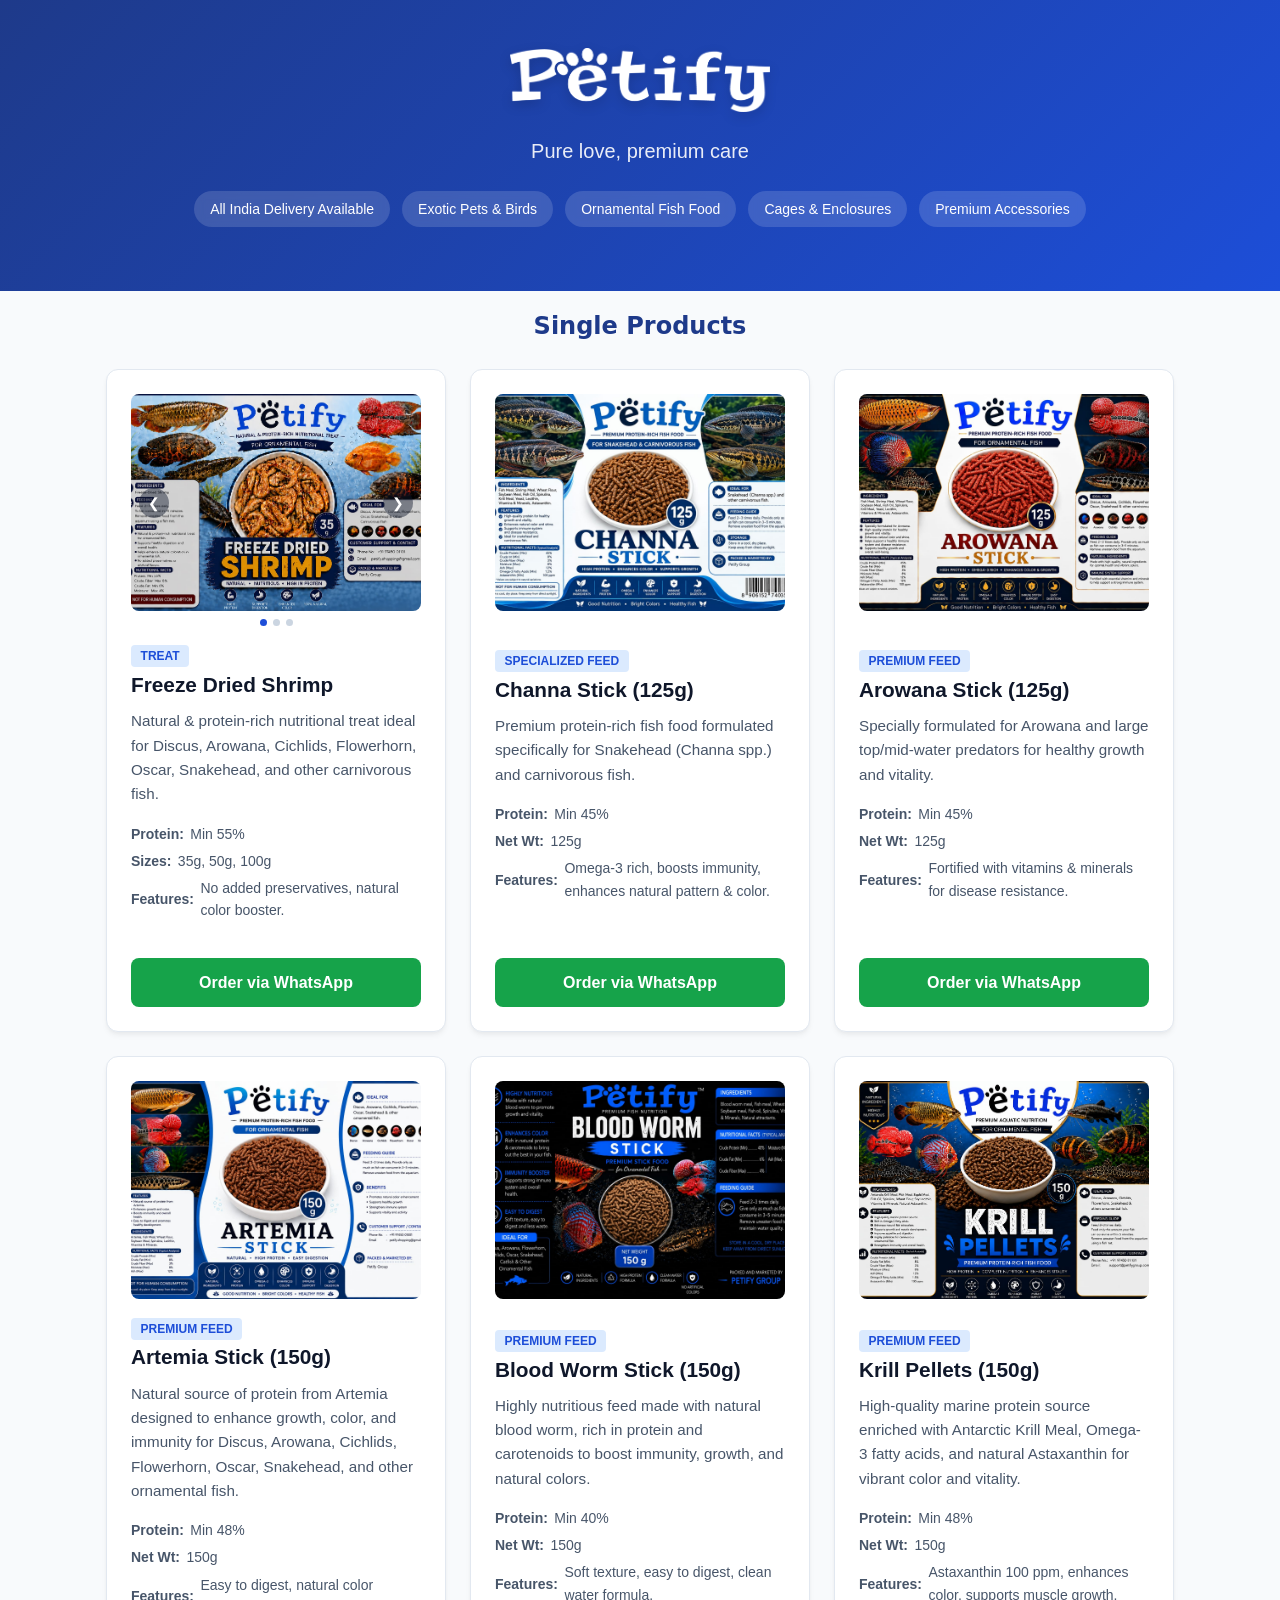
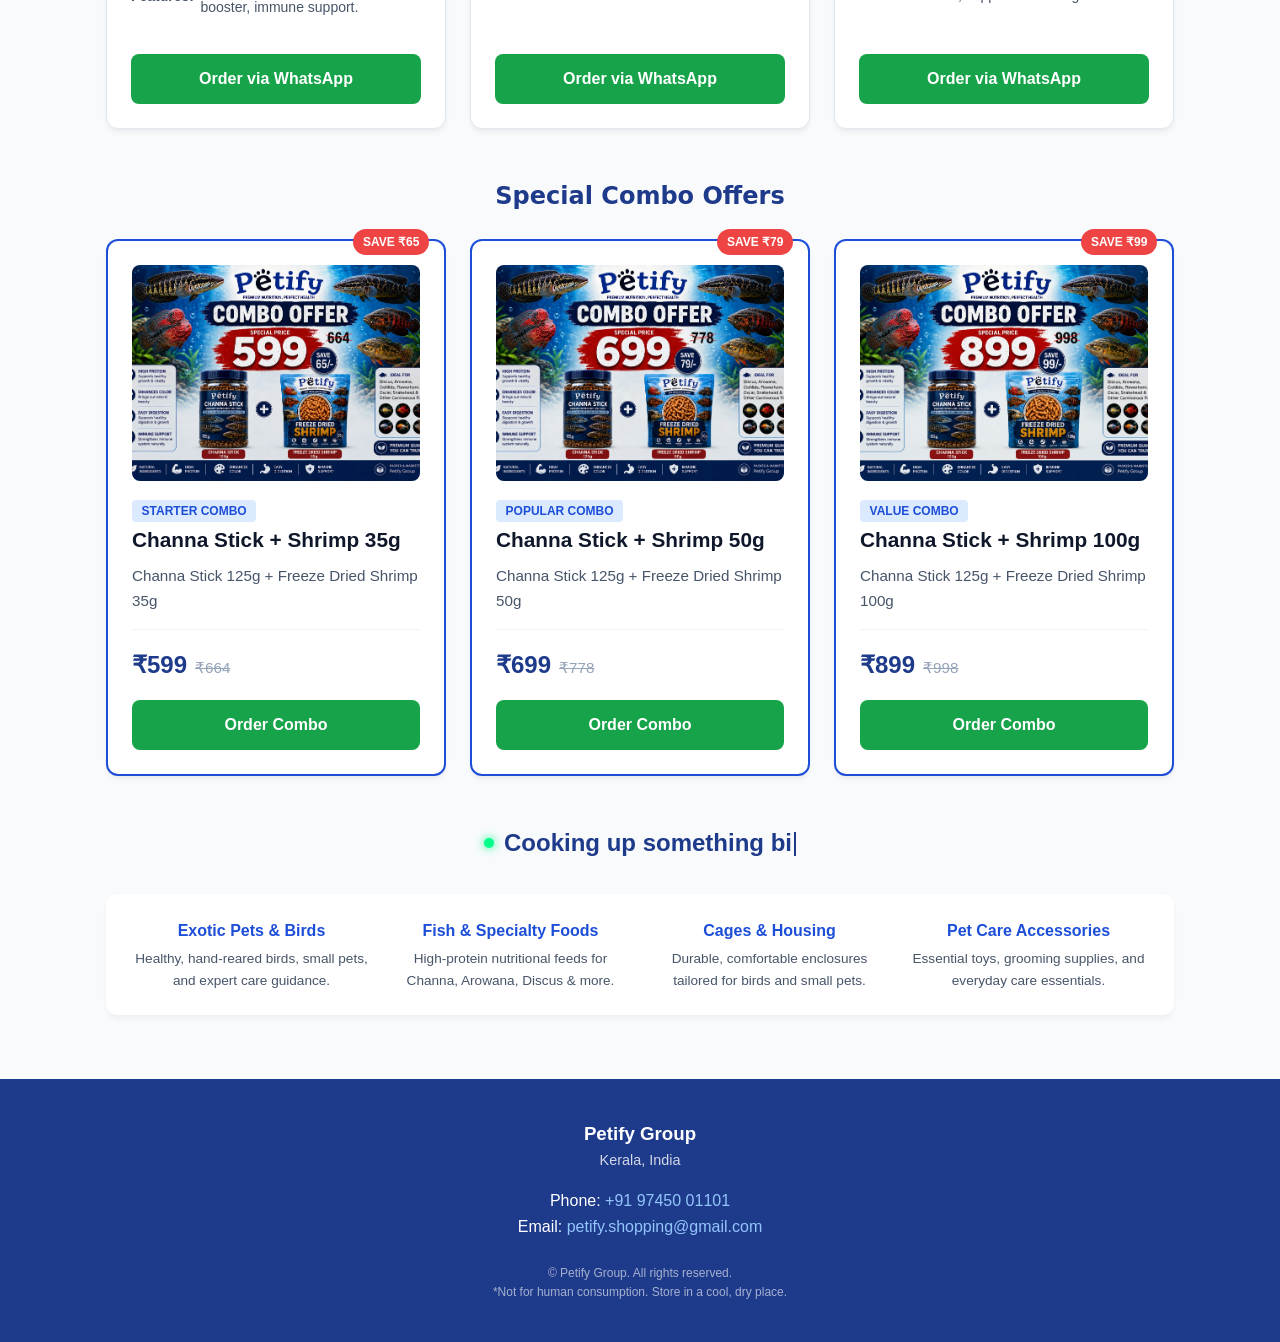
==== commit 5ea677dc: "coming soon - type writer |" ====
--- a/index.html
+++ b/index.html
@@ -30,8 +30,9 @@
         <h2 class="section-title">Special Combo Offers</h2>
         <div class="grid" id="combo-products-grid"></div>
 
-<h2 class="section-title glow-text">
-  <span class="status-dot"></span> Cooking up something big
+<h2 class="section-title glow-text" aria-label="Cooking up something big">
+    <span class="status-dot" aria-hidden="true"></span>
+    <span id="typing-headline" aria-hidden="true"></span>
 </h2>
         <!-- Features Bar -->
         <div class="features-grid" id="features-grid"></div>
--- a/styles.css
+++ b/styles.css
@@ -339,6 +339,7 @@
 .section-title {
   display: flex;
   align-items: center;
+  justify-content: center;
   gap: 10px;
   font-family: system-ui, sans-serif;
   font-size: 1.5rem;
@@ -354,9 +355,30 @@
   animation: pulse 1.5s infinite ease-in-out;
 }
 
+#typing-headline::after {
+  content: "";
+  display: inline-block;
+  height: 1em;
+  margin-left: 2px;
+  border-right: 2px solid currentColor;
+  vertical-align: text-bottom;
+  animation: caret-blink 0.8s steps(1) infinite;
+}
+
+@keyframes caret-blink {
+  50% { opacity: 0; }
+}
+
 @keyframes pulse {
   0%, 100% { opacity: 0.3; transform: scale(0.8); }
   50% { opacity: 1; transform: scale(1.2); }
+}
+
+@media (prefers-reduced-motion: reduce) {
+  .status-dot,
+  #typing-headline::after {
+    animation: none;
+  }
 }
 
 /* Footer */
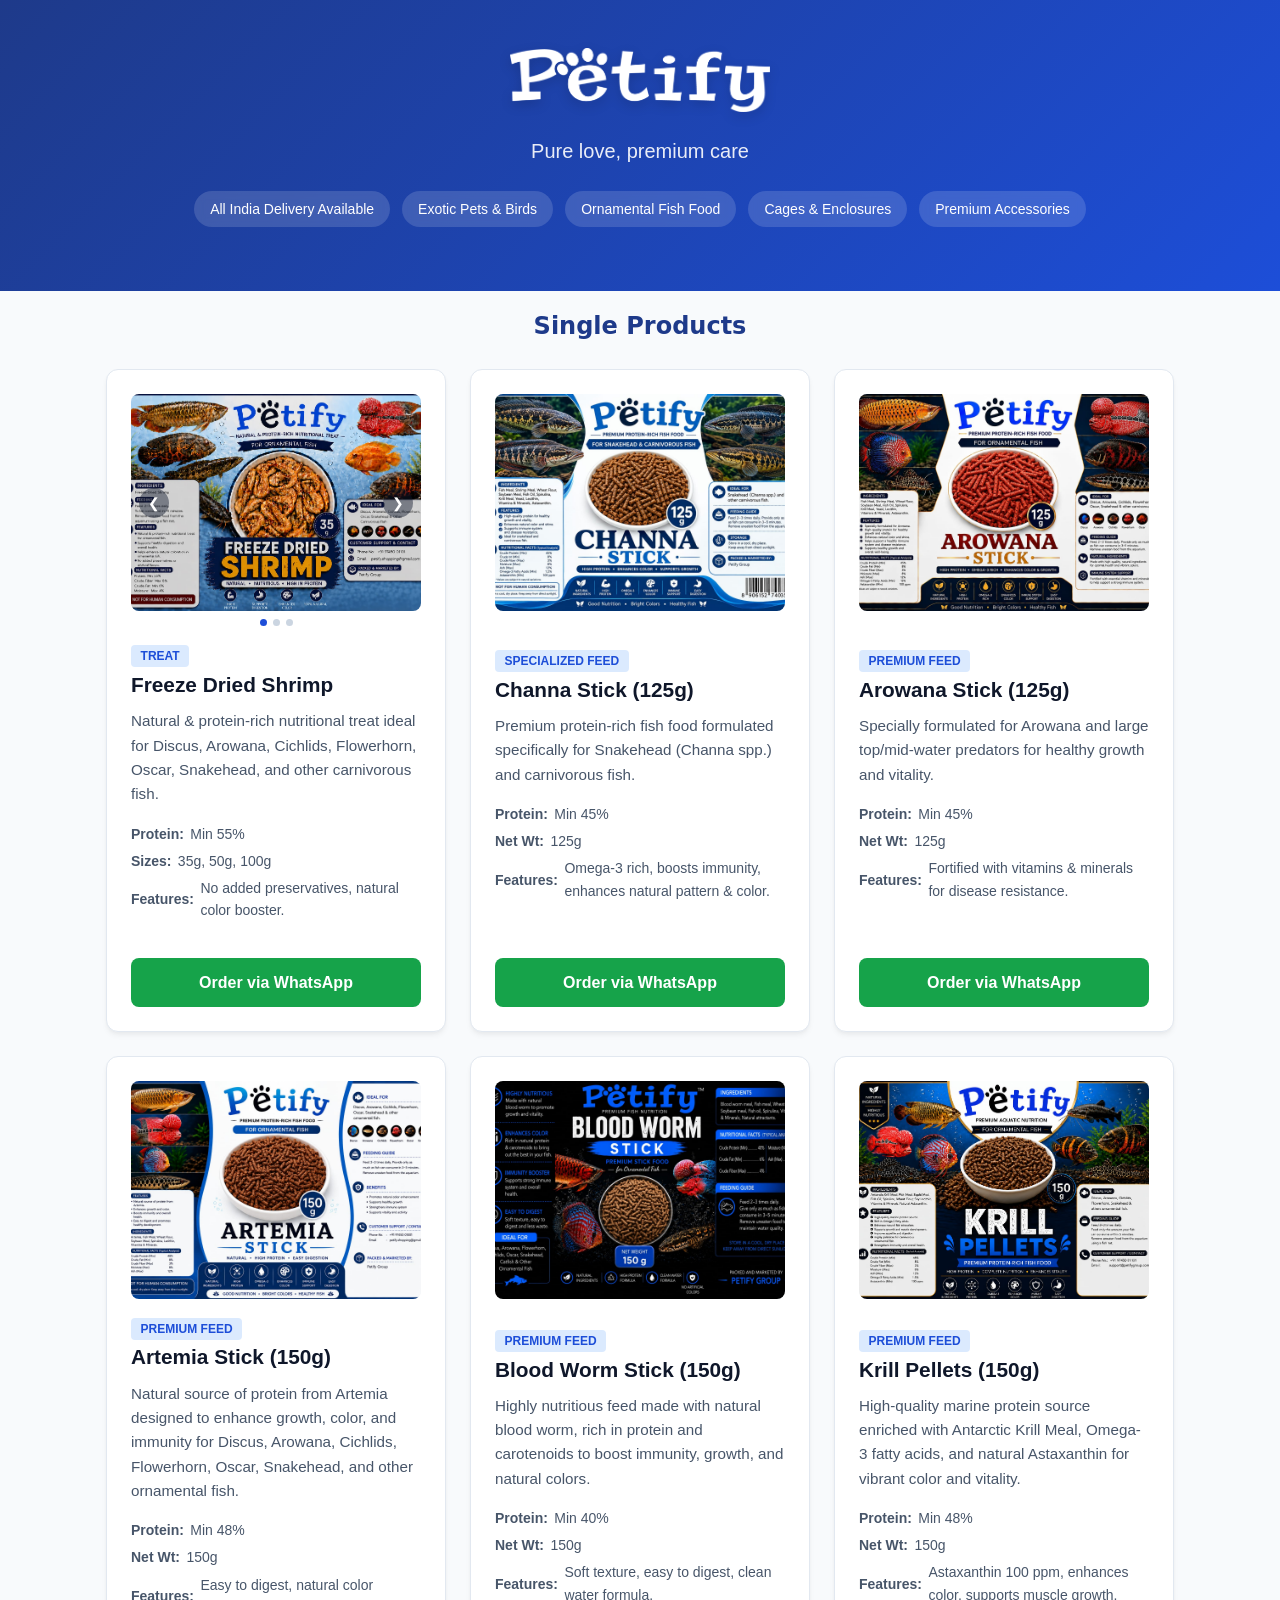
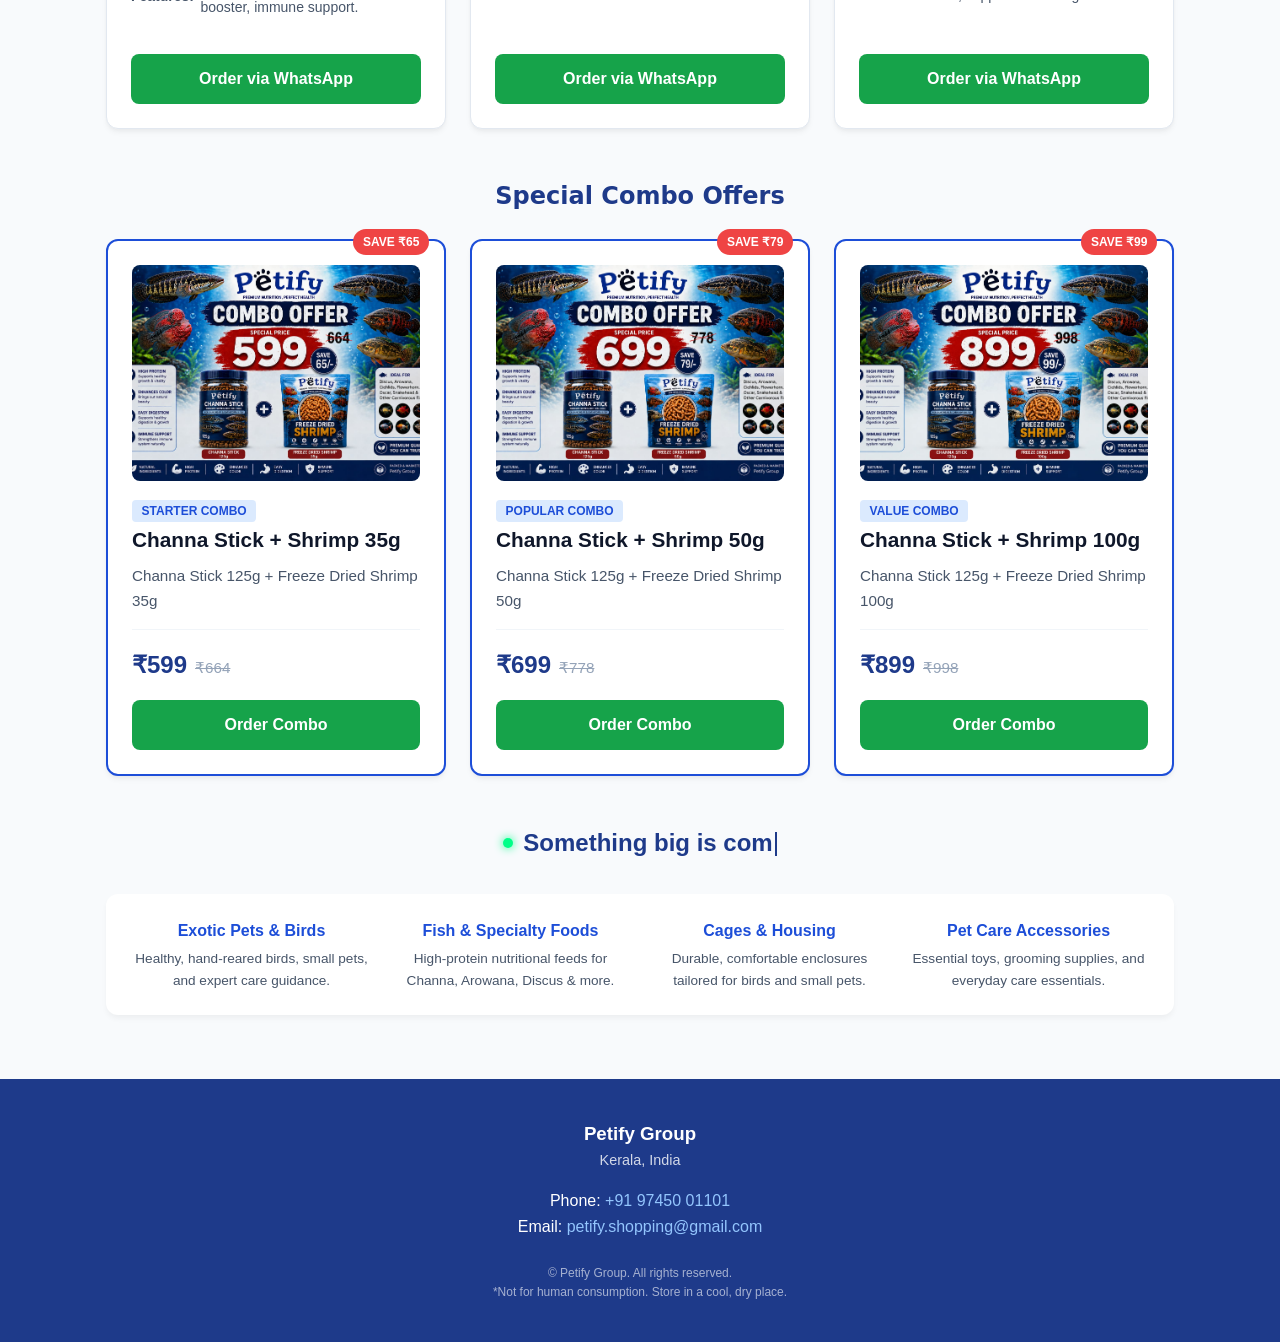
==== commit e6c09599: "coming soon - type writer |" ====
--- a/index.html
+++ b/index.html
@@ -30,7 +30,7 @@
         <h2 class="section-title">Special Combo Offers</h2>
         <div class="grid" id="combo-products-grid"></div>
 
-<h2 class="section-title glow-text" aria-label="Cooking up something big">
+<h2 class="section-title glow-text" aria-label="Something big is coming soon">
     <span class="status-dot" aria-hidden="true"></span>
     <span id="typing-headline" aria-hidden="true"></span>
 </h2>
